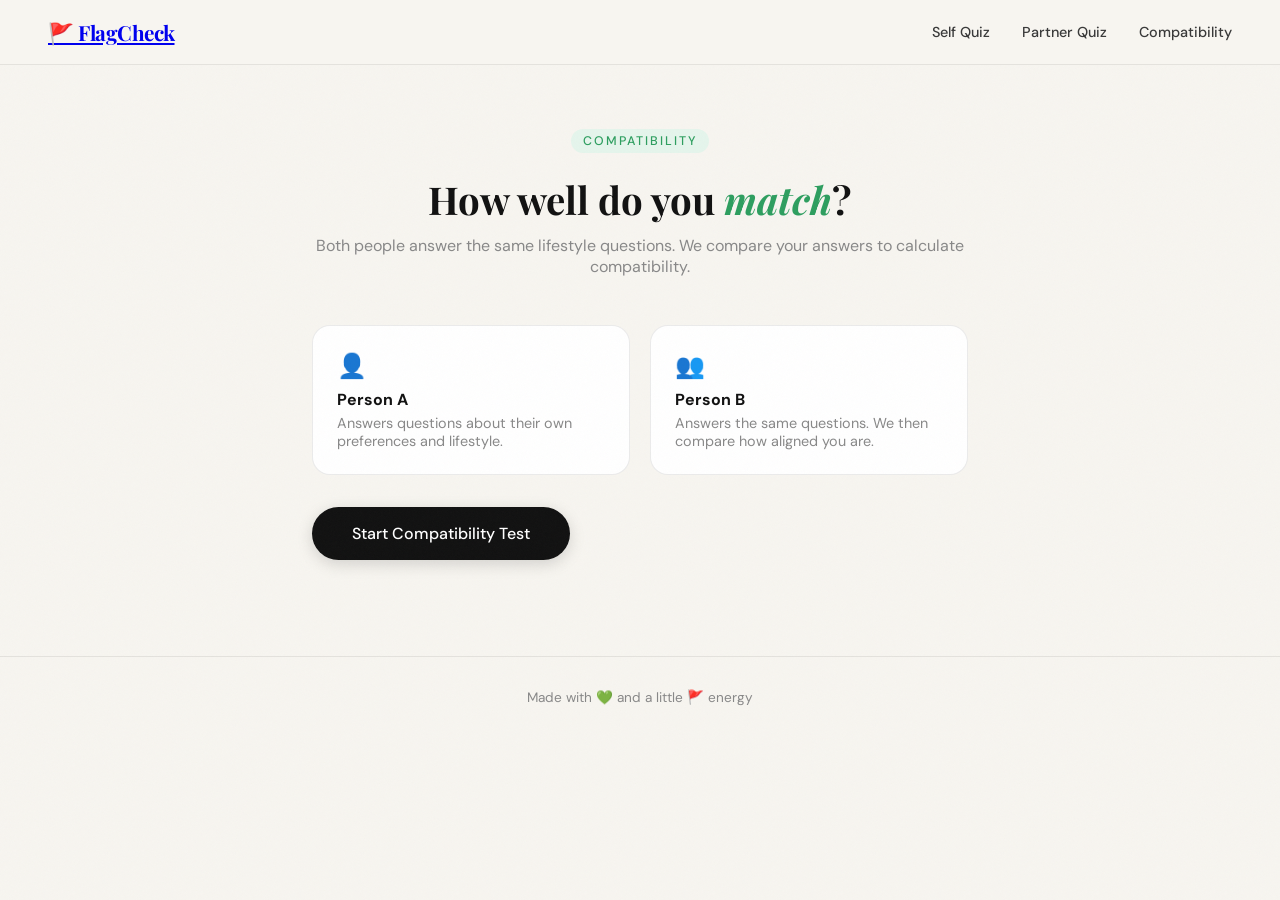
==== compatibility.html @ ae8068a5 "initial commit" ====
<!DOCTYPE html>
<html lang="en">
<head>
  <meta charset="UTF-8" />
  <meta name="viewport" content="width=device-width, initial-scale=1.0" />
  <title>Compatibility — FlagCheck</title>
  <link rel="stylesheet" href="css/style.css" />
  <link href="https://fonts.googleapis.com/css2?family=Playfair+Display:ital,wght@0,700;1,400&family=DM+Sans:wght@300;400;500&display=swap" rel="stylesheet" />
</head>
<body>
  <div class="noise"></div>

  <header>
    <a href="index.html" class="logo">🚩 FlagCheck</a>
    <nav>
      <a href="self-quiz.html">Self Quiz</a>
      <a href="partner-quiz.html">Partner Quiz</a>
      <a href="compatibility.html">Compatibility</a>
    </nav>
  </header>

  <!-- INTRO SCREEN -->
  <div class="quiz-container" id="intro-section">
    <div class="quiz-header">
      <span class="eyebrow">Compatibility</span>
      <h1>How well do you <em style="font-style:italic;color:var(--green)">match</em>?</h1>
      <p>Both people answer the same lifestyle questions. We compare your answers to calculate compatibility.</p>
    </div>
    <div style="display:flex;gap:20px;margin-bottom:32px;flex-wrap:wrap;">
      <div style="flex:1;min-width:220px;background:var(--white);border-radius:var(--radius);padding:24px;border:1px solid var(--border)">
        <div style="font-size:1.5rem;margin-bottom:8px">👤</div>
        <strong>Person A</strong>
        <p style="color:var(--muted);font-size:0.9rem;margin-top:4px">Answers questions about their own preferences and lifestyle.</p>
      </div>
      <div style="flex:1;min-width:220px;background:var(--white);border-radius:var(--radius);padding:24px;border:1px solid var(--border)">
        <div style="font-size:1.5rem;margin-bottom:8px">👥</div>
        <strong>Person B</strong>
        <p style="color:var(--muted);font-size:0.9rem;margin-top:4px">Answers the same questions. We then compare how aligned you are.</p>
      </div>
    </div>
    <button class="btn btn-primary btn-large" onclick="startCompat()">Start Compatibility Test</button>
  </div>

  <!-- PERSON A QUIZ -->
  <div class="quiz-container hidden" id="person-a-section">
    <div class="quiz-header">
      <span class="eyebrow" style="background:#eef6ff;color:#2563eb">Person A</span>
      <h1>Your <em style="font-style:italic;color:#2563eb">preferences</em></h1>
      <p>Answer honestly — no right or wrong answers here.</p>
    </div>
    <div class="progress-wrap">
      <div class="progress-label">
        <span id="a-q-label">Question 1 of 17</span>
        <span id="a-q-pct">0%</span>
      </div>
      <div class="progress-bar"><div class="progress-fill" id="a-progress-fill" style="width:0%;background:linear-gradient(90deg,#2563eb,#60a5fa)"></div></div>
    </div>
    <div class="question-card" id="a-question-card">
      <div class="question-num" id="a-question-num">QUESTION 01</div>
      <div class="question-text" id="a-question-text"></div>
      <div class="options" id="a-options-list"></div>
    </div>
    <div class="quiz-nav">
      <button class="btn btn-ghost" id="a-btn-prev" onclick="prevA()" style="visibility:hidden">← Back</button>
      <button class="btn btn-primary" id="a-btn-next" onclick="nextA()" disabled style="background:#2563eb">Next →</button>
    </div>
  </div>

  <!-- PERSON B QUIZ -->
  <div class="quiz-container hidden" id="person-b-section">
    <div class="quiz-header">
      <span class="eyebrow" style="background:var(--red-soft);color:var(--red)">Person B</span>
      <h1>Their <em style="font-style:italic;color:var(--red)">preferences</em></h1>
      <p>Person B — your turn! Answer for yourself.</p>
    </div>
    <div class="progress-wrap">
      <div class="progress-label">
        <span id="b-q-label">Question 1 of 17</span>
        <span id="b-q-pct">0%</span>
      </div>
      <div class="progress-bar"><div class="progress-fill" id="b-progress-fill" style="width:0%;background:linear-gradient(90deg,var(--red),#f87171)"></div></div>
    </div>
    <div class="question-card" id="b-question-card">
      <div class="question-num" id="b-question-num">QUESTION 01</div>
      <div class="question-text" id="b-question-text"></div>
      <div class="options" id="b-options-list"></div>
    </div>
    <div class="quiz-nav">
      <button class="btn btn-ghost" id="b-btn-prev" onclick="prevB()" style="visibility:hidden">← Back</button>
      <button class="btn btn-primary" id="b-btn-next" onclick="nextB()" disabled>See Compatibility ✨</button>
    </div>
  </div>

  <!-- RESULT SECTION -->
  <div class="result-container hidden" id="compat-result-section">
    <div class="compat-result" style="background:var(--white);border-radius:var(--radius);padding:48px 32px;border:1px solid var(--border);box-shadow:var(--shadow)">
      <div class="compat-emoji" id="compat-emoji"></div>
      <div class="compat-score" id="compat-score"></div>
      <div class="result-title" id="compat-title" style="margin-bottom:8px"></div>
      <div class="result-subtitle" id="compat-subtitle" style="color:var(--muted);margin-bottom:28px"></div>
      <div class="result-desc" id="compat-desc" style="text-align:left;margin-bottom:24px"></div>

      <div class="score-bars" style="margin-bottom:32px">
        <h3 style="font-size:0.9rem;font-weight:600;margin-bottom:16px">Question Breakdown</h3>
        <div class="score-row">
          <span class="score-label">🎯 Exact</span>
          <div class="score-track"><div class="score-fill" id="bar-exact" style="width:0%;background:#2563eb"></div></div>
          <span class="score-count" id="cnt-exact">0</span>
        </div>
        <div class="score-row">
          <span class="score-label">🤝 Close</span>
          <div class="score-track"><div class="score-fill" id="bar-close" style="width:0%;background:var(--green)"></div></div>
          <span class="score-count" id="cnt-close">0</span>
        </div>
        <div class="score-row">
          <span class="score-label">↔️ Different</span>
          <div class="score-track"><div class="score-fill" id="bar-diff" style="width:0%;background:var(--red)"></div></div>
          <span class="score-count" id="cnt-diff">0</span>
        </div>
      </div>

      <div class="result-actions">
        <button class="btn btn-primary" onclick="retakeCompat()">Try Again</button>
        <a href="self-quiz.html" class="btn btn-secondary">Self Check</a>
        <a href="index.html" class="btn btn-ghost">Home</a>
      </div>
    </div>
  </div>

  <footer><p>Made with 💚 and a little 🚩 energy</p></footer>

  <script>
    const COMPAT_QUESTIONS = [
      { q: "When going out socially, you prefer…", options: ["Large gatherings or parties", "Small groups of friends", "One-on-one hangouts", "Staying in most of the time"] },
      { q: "An ideal date for you is…", options: ["Lunch/dinner with deep conversations", "A drive with music, stopping somewhere chill", "Doing an activity together (sports, games, exploring)", "Staying in with movies or cooking together"] },
      { q: "Your ideal weekend looks like…", options: ["Going out and doing something exciting", "Meeting friends and socializing", "A mix of going out and relaxing", "Mostly relaxing at home"] },
      { q: "When traveling, you prefer…", options: ["Planning everything in advance", "Planning the main things but leaving space", "Deciding as you go", "Completely spontaneous trips"] },
      { q: "Your texting style is usually…", options: ["Lots of messages throughout the day", "A few meaningful conversations", "Mostly memes/reels and short texts", "Not much texting"] },
      { q: "When listening to music with someone…", options: ["Love sharing playlists and discussing songs", "Enjoy discovering new music together", "Mostly stick to my favorites", "Don't think much about it"] },
      { q: "Your ideal vacation is…", options: ["Exploring a new city", "Nature or mountains", "Beaches and relaxing", "Staying somewhere cozy and quiet"] },
      { q: "When eating out, you usually…", options: ["Try new restaurants and cuisines", "Go to places you already like", "Ask others to choose", "Pick something quick and easy"] },
      { q: "If you have a free evening, you'd most likely…", options: ["Go out somewhere", "Meet a friend", "Watch something or relax", "Do a hobby alone"] },
      { q: "When making decisions…", options: ["Think things through carefully", "Discuss with others", "Go with instinct", "Decide quickly"] },
      { q: "Your energy level in social situations is…", options: ["Very outgoing", "Friendly but balanced", "Slightly reserved", "Very introverted"] },
      { q: "When trying something new…", options: ["Very excited", "Open but cautious", "Prefer familiar things", "Usually avoid it"] },
      { q: "Food preferences when going out…", options: ["Fine dining or new cuisines", "Casual restaurants", "Street food or quick bites", "Whatever is easiest"] },
      { q: "When watching movies together…", options: ["Deep or meaningful movies", "Comedy or feel-good movies", "Action/adventure", "Light background movies"] },
      { q: "When taking photos…", options: ["Love capturing moments", "Few good photos are enough", "Only occasionally", "Rarely take photos"] },
      { q: "When spending time together, you enjoy…", options: ["Long conversations", "Shared activities", "Just relaxing together", "Quiet companionship"] },
      { q: "When trying a new hobby together…", options: ["I get very enthusiastic", "I enjoy learning gradually", "I try it but casually", "I prefer watching first"] }
    ];

    let aAnswers = [];
    let bAnswers = [];
    let currentA = 0;
    let currentB = 0;
    let selectedA = null;
    let selectedB = null;

    function startCompat() {
      document.getElementById("intro-section").classList.add("hidden");
      document.getElementById("person-a-section").classList.remove("hidden");
      renderA();
    }

    function renderQuestion(qIdx, person, answers) {
      const q = COMPAT_QUESTIONS[qIdx];
      const total = COMPAT_QUESTIONS.length;
      const pct = Math.round((qIdx / total) * 100);
      const p = person;

      document.getElementById(`${p}-q-label`).textContent = `Question ${qIdx + 1} of ${total}`;
      document.getElementById(`${p}-q-pct`).textContent = pct + "%";
      document.getElementById(`${p}-progress-fill`).style.width = pct + "%";
      document.getElementById(`${p}-question-num`).textContent = "QUESTION " + String(qIdx + 1).padStart(2, "0");
      document.getElementById(`${p}-question-text`).textContent = q.q;

      const selected = answers[qIdx] !== undefined ? answers[qIdx] : null;

      const optList = document.getElementById(`${p}-options-list`);
      optList.innerHTML = "";
      q.options.forEach((opt, i) => {
        const btn = document.createElement("button");
        const isA = p === "a";
        btn.className = "option-btn" + (selected === i ? " selected" : "");
        if (selected === i) {
          btn.style.borderColor = isA ? "#2563eb" : "var(--red)";
          btn.style.background = isA ? "#eef6ff" : "var(--red-soft)";
          btn.style.color = isA ? "#2563eb" : "var(--red)";
        }
        btn.innerHTML = `<span class="option-letter">${["A","B","C","D"][i]}</span>${opt}`;
        btn.onclick = () => {
          if (p === "a") { selectedA = i; aAnswers[qIdx] = i; }
          else { selectedB = i; bAnswers[qIdx] = i; }
          document.querySelectorAll(`#${p}-options-list .option-btn`).forEach((b, j) => {
            b.classList.toggle("selected", j === i);
            b.style.borderColor = j === i ? (isA ? "#2563eb" : "var(--red)") : "";
            b.style.background = j === i ? (isA ? "#eef6ff" : "var(--red-soft)") : "";
            b.style.color = j === i ? (isA ? "#2563eb" : "var(--red)") : "";
          });
          document.getElementById(`${p}-btn-next`).disabled = false;
        };
        optList.appendChild(btn);
      });

      document.getElementById(`${p}-btn-prev`).style.visibility = qIdx === 0 ? "hidden" : "visible";
      document.getElementById(`${p}-btn-next`).disabled = selected === null;

      const isLast = qIdx === total - 1;
      if (p === "a") document.getElementById("a-btn-next").textContent = isLast ? "Person A Done ✓" : "Next →";
      else document.getElementById("b-btn-next").textContent = isLast ? "See Compatibility ✨" : "Next →";
    }

    function renderA() { selectedA = null; renderQuestion(currentA, "a", aAnswers); }
    function renderB() { selectedB = null; renderQuestion(currentB, "b", bAnswers); }

    function nextA() {
      if (selectedA === null && aAnswers[currentA] === undefined) return;
      if (currentA < COMPAT_QUESTIONS.length - 1) { currentA++; renderA(); }
      else {
        document.getElementById("person-a-section").classList.add("hidden");
        document.getElementById("person-b-section").classList.remove("hidden");
        renderB();
      }
    }

    function prevA() { if (currentA > 0) { currentA--; renderA(); } }

    function nextB() {
      if (selectedB === null && bAnswers[currentB] === undefined) return;
      if (currentB < COMPAT_QUESTIONS.length - 1) { currentB++; renderB(); }
      else { showCompatResult(); }
    }

    function prevB() { if (currentB > 0) { currentB--; renderB(); } }

    function showCompatResult() {
      const total = COMPAT_QUESTIONS.length;
      let points = 0;
      let maxPoints = total * 3;
      let exact = 0, close = 0, diff = 0;

      aAnswers.forEach((a, i) => {
        const b = bAnswers[i];
        const dist = Math.abs(a - b);
        if (dist === 0) { points += 3; exact++; }
        else if (dist === 1) { points += 2; close++; }
        else if (dist === 2) { points += 1; close++; }
        else { diff++; }
      });

      const pct = Math.round((points / maxPoints) * 100);

      let emoji, title, desc;
      if (pct >= 80) {
        emoji = "💚"; title = "Highly Compatible!";
        desc = "You two are clearly very aligned in how you enjoy life. Your shared preferences for socializing, activities, and spending time create a natural foundation. Keep exploring the world together — you make a great team.";
      } else if (pct >= 60) {
        emoji = "🌿"; title = "Good Compatibility";
        desc = "You have strong overlap in many areas, with a few natural differences that can actually keep things interesting. Your connection has a healthy balance of shared ground and unique perspectives.";
      } else if (pct >= 40) {
        emoji = "⚖️"; title = "Moderate Compatibility";
        desc = "You have some meaningful similarities but also real differences in lifestyle preferences. This isn't bad — opposites can complement each other. Just be open about what each of you needs and find the middle ground.";
      } else {
        emoji = "🚩"; title = "Low Compatibility";
        desc = "Your lifestyle preferences are quite different in many areas. That doesn't mean it won't work, but it does mean you'll need more intentional effort to bridge those gaps. Honest conversations about needs and expectations will be key.";
      }

      document.getElementById("compat-emoji").textContent = emoji;
      document.getElementById("compat-score").textContent = pct + "%";
      document.getElementById("compat-title").textContent = title;
      document.getElementById("compat-subtitle").textContent = `Compatibility score based on ${total} lifestyle questions`;
      document.getElementById("compat-desc").textContent = desc;

      setTimeout(() => {
        document.getElementById("bar-exact").style.width = (exact / total * 100) + "%";
        document.getElementById("bar-close").style.width = (close / total * 100) + "%";
        document.getElementById("bar-diff").style.width = (diff / total * 100) + "%";
        document.getElementById("cnt-exact").textContent = exact;
        document.getElementById("cnt-close").textContent = close;
        document.getElementById("cnt-diff").textContent = diff;
      }, 200);

      document.getElementById("person-b-section").classList.add("hidden");
      document.getElementById("compat-result-section").classList.remove("hidden");
      window.scrollTo(0, 0);
    }

    function retakeCompat() {
      aAnswers = []; bAnswers = [];
      currentA = 0; currentB = 0;
      selectedA = null; selectedB = null;
      document.getElementById("compat-result-section").classList.add("hidden");
      document.getElementById("intro-section").classList.remove("hidden");
      window.scrollTo(0, 0);
    }
  </script>
</body>
</html>
---- css/style.css ----
/* ============================================
   FLAGCHECK — Global Styles
   ============================================ */

:root {
  --red: #e8453c;
  --red-soft: #fde8e7;
  --green: #2d9e5f;
  --green-soft: #e5f5ec;
  --yellow: #f5a623;
  --dark: #111111;
  --mid: #3a3a3a;
  --muted: #888;
  --light: #f7f5f0;
  --white: #ffffff;
  --card-bg: #ffffff;
  --border: rgba(0,0,0,0.08);
  --shadow: 0 4px 24px rgba(0,0,0,0.08);
  --radius: 18px;
  --font-display: 'Playfair Display', Georgia, serif;
  --font-body: 'DM Sans', sans-serif;
}

* { box-sizing: border-box; margin: 0; padding: 0; }

html { scroll-behavior: smooth; }

body {
  font-family: var(--font-body);
  background: var(--light);
  color: var(--dark);
  min-height: 100vh;
  overflow-x: hidden;
}

/* Noise texture */
.noise {
  position: fixed;
  inset: 0;
  pointer-events: none;
  z-index: 0;
  opacity: 0.03;
  background-image: url("data:image/svg+xml,%3Csvg viewBox='0 0 256 256' xmlns='http://www.w3.org/2000/svg'%3E%3Cfilter id='n'%3E%3CfeTurbulence type='fractalNoise' baseFrequency='0.9' numOctaves='4' stitchTiles='stitch'/%3E%3C/filter%3E%3Crect width='100%25' height='100%25' filter='url(%23n)'/%3E%3C/svg%3E");
  background-repeat: repeat;
  background-size: 128px;
}

/* ============ HEADER ============ */
header {
  position: sticky;
  top: 0;
  z-index: 100;
  display: flex;
  align-items: center;
  justify-content: space-between;
  padding: 18px 48px;
  background: rgba(247,245,240,0.85);
  backdrop-filter: blur(12px);
  border-bottom: 1px solid var(--border);
}

.logo {
  font-family: var(--font-display);
  font-size: 1.3rem;
  font-weight: 700;
  letter-spacing: -0.5px;
}

nav {
  display: flex;
  gap: 32px;
}

nav a {
  text-decoration: none;
  color: var(--mid);
  font-size: 0.9rem;
  font-weight: 500;
  transition: color 0.2s;
}

nav a:hover { color: var(--dark); }

/* ============ HERO ============ */
.hero {
  display: grid;
  grid-template-columns: 1fr 1fr;
  align-items: center;
  gap: 64px;
  padding: 96px 48px 80px;
  max-width: 1100px;
  margin: 0 auto;
}

.eyebrow {
  display: inline-block;
  font-size: 0.78rem;
  font-weight: 500;
  letter-spacing: 2px;
  text-transform: uppercase;
  color: var(--green);
  background: var(--green-soft);
  padding: 4px 12px;
  border-radius: 100px;
  margin-bottom: 20px;
}

.hero-text h1 {
  font-family: var(--font-display);
  font-size: clamp(2.8rem, 5vw, 4.2rem);
  line-height: 1.1;
  letter-spacing: -1.5px;
  margin-bottom: 20px;
}

.hero-text h1 em {
  font-style: italic;
  color: var(--red);
}

.hero-text p {
  font-size: 1.1rem;
  color: var(--mid);
  line-height: 1.7;
  max-width: 400px;
  margin-bottom: 36px;
}

.cta-group {
  display: flex;
  flex-wrap: wrap;
  gap: 12px;
}

/* ============ BUTTONS ============ */
.btn {
  display: inline-block;
  padding: 13px 28px;
  border-radius: 100px;
  font-family: var(--font-body);
  font-size: 0.92rem;
  font-weight: 500;
  text-decoration: none;
  cursor: pointer;
  border: none;
  transition: transform 0.15s, box-shadow 0.15s, background 0.2s;
}

.btn:hover { transform: translateY(-2px); }

.btn-primary {
  background: var(--dark);
  color: var(--white);
  box-shadow: 0 4px 16px rgba(0,0,0,0.15);
}
.btn-primary:hover { box-shadow: 0 8px 24px rgba(0,0,0,0.2); }

.btn-secondary {
  background: var(--red-soft);
  color: var(--red);
}

.btn-ghost {
  background: transparent;
  color: var(--mid);
  border: 1.5px solid var(--border);
}

.btn-green {
  background: var(--green);
  color: var(--white);
  box-shadow: 0 4px 16px rgba(45,158,95,0.3);
}

.btn-large {
  padding: 16px 40px;
  font-size: 1rem;
}

/* ============ HERO VISUAL ============ */
.hero-visual {
  display: flex;
  flex-direction: column;
  gap: 16px;
  align-items: flex-end;
}

.flag-card {
  width: 260px;
  padding: 24px 28px;
  border-radius: var(--radius);
  display: flex;
  align-items: center;
  gap: 16px;
  font-weight: 500;
  font-size: 1.05rem;
  box-shadow: var(--shadow);
  animation: float 4s ease-in-out infinite;
}

.flag-card:nth-child(2) { animation-delay: -1.3s; }
.flag-card:nth-child(3) { animation-delay: -2.6s; }

.flag-card span { font-size: 1.8rem; }

.flag-red { background: var(--red-soft); color: var(--red); margin-right: 0; }
.flag-green { background: var(--green-soft); color: var(--green); margin-right: 40px; }
.flag-mid { background: #fff8ec; color: var(--yellow); }

@keyframes float {
  0%, 100% { transform: translateY(0); }
  50% { transform: translateY(-8px); }
}

/* ============ HOW IT WORKS ============ */
.how-it-works {
  max-width: 1100px;
  margin: 0 auto;
  padding: 64px 48px 96px;
}

.how-it-works h2 {
  font-family: var(--font-display);
  font-size: 2rem;
  margin-bottom: 40px;
}

.steps {
  display: grid;
  grid-template-columns: repeat(3, 1fr);
  gap: 32px;
}

.step {
  background: var(--card-bg);
  border-radius: var(--radius);
  padding: 32px;
  border: 1px solid var(--border);
  box-shadow: var(--shadow);
}

.step-num {
  font-family: var(--font-display);
  font-size: 2.5rem;
  color: var(--red);
  font-style: italic;
  margin-bottom: 12px;
  opacity: 0.5;
}

.step h3 {
  font-size: 1.05rem;
  font-weight: 600;
  margin-bottom: 8px;
}

.step p {
  font-size: 0.9rem;
  color: var(--muted);
  line-height: 1.6;
}

/* ============ QUIZ PAGE ============ */
.quiz-container {
  max-width: 720px;
  margin: 0 auto;
  padding: 64px 32px 96px;
}

.quiz-header {
  text-align: center;
  margin-bottom: 48px;
}

.quiz-header h1 {
  font-family: var(--font-display);
  font-size: 2.4rem;
  margin-bottom: 10px;
}

.quiz-header p {
  color: var(--muted);
  font-size: 1rem;
}

/* Progress bar */
.progress-wrap {
  margin-bottom: 40px;
}

.progress-label {
  display: flex;
  justify-content: space-between;
  font-size: 0.82rem;
  color: var(--muted);
  margin-bottom: 8px;
}

.progress-bar {
  height: 6px;
  background: var(--border);
  border-radius: 100px;
  overflow: hidden;
}

.progress-fill {
  height: 100%;
  background: linear-gradient(90deg, var(--green), var(--green) 60%, var(--yellow));
  border-radius: 100px;
  transition: width 0.4s ease;
}

/* Question card */
.question-card {
  background: var(--card-bg);
  border-radius: var(--radius);
  padding: 36px;
  border: 1px solid var(--border);
  box-shadow: var(--shadow);
  animation: slideIn 0.3s ease;
}

@keyframes slideIn {
  from { opacity: 0; transform: translateY(16px); }
  to { opacity: 1; transform: translateY(0); }
}

.question-num {
  font-size: 0.78rem;
  font-weight: 500;
  letter-spacing: 1.5px;
  text-transform: uppercase;
  color: var(--muted);
  margin-bottom: 12px;
}

.question-text {
  font-family: var(--font-display);
  font-size: 1.35rem;
  line-height: 1.45;
  margin-bottom: 28px;
}

.options {
  display: flex;
  flex-direction: column;
  gap: 12px;
}

.option-btn {
  display: flex;
  align-items: flex-start;
  gap: 14px;
  padding: 16px 20px;
  border-radius: 12px;
  border: 1.5px solid var(--border);
  background: var(--light);
  cursor: pointer;
  transition: all 0.15s;
  text-align: left;
  font-family: var(--font-body);
  font-size: 0.95rem;
  color: var(--dark);
  line-height: 1.5;
}

.option-btn:hover {
  border-color: var(--dark);
  background: var(--white);
  transform: translateX(4px);
}

.option-btn.selected {
  border-color: var(--green);
  background: var(--green-soft);
  color: var(--green);
}

.option-letter {
  display: flex;
  align-items: center;
  justify-content: center;
  min-width: 28px;
  height: 28px;
  border-radius: 50%;
  background: rgba(0,0,0,0.06);
  font-size: 0.8rem;
  font-weight: 600;
  letter-spacing: 0;
}

.option-btn.selected .option-letter {
  background: var(--green);
  color: var(--white);
}

.quiz-nav {
  display: flex;
  justify-content: space-between;
  align-items: center;
  margin-top: 28px;
}

/* ============ RESULT PAGE ============ */
.result-container {
  max-width: 640px;
  margin: 0 auto;
  padding: 64px 32px;
  text-align: center;
}

.result-badge {
  font-size: 5rem;
  margin-bottom: 16px;
  animation: popIn 0.5s cubic-bezier(0.175, 0.885, 0.32, 1.275);
}

@keyframes popIn {
  0% { transform: scale(0); opacity: 0; }
  100% { transform: scale(1); opacity: 1; }
}

.result-title {
  font-family: var(--font-display);
  font-size: 2.5rem;
  margin-bottom: 12px;
}

.result-subtitle {
  color: var(--muted);
  font-size: 1rem;
  margin-bottom: 32px;
}

.result-desc {
  font-size: 1rem;
  line-height: 1.75;
  color: var(--mid);
  background: var(--white);
  border-radius: var(--radius);
  padding: 28px;
  border: 1px solid var(--border);
  margin-bottom: 28px;
  text-align: left;
}

.score-bars {
  display: flex;
  flex-direction: column;
  gap: 12px;
  margin-bottom: 32px;
  text-align: left;
}

.score-row {
  display: flex;
  align-items: center;
  gap: 12px;
  font-size: 0.88rem;
}

.score-label { width: 90px; color: var(--muted); }

.score-track {
  flex: 1;
  height: 8px;
  background: var(--border);
  border-radius: 100px;
  overflow: hidden;
}

.score-fill {
  height: 100%;
  border-radius: 100px;
  transition: width 0.8s ease 0.3s;
}

.fill-green { background: var(--green); }
.fill-yellow { background: var(--yellow); }
.fill-red { background: var(--red); }

.score-count { width: 28px; text-align: right; font-weight: 600; }

.result-actions {
  display: flex;
  gap: 12px;
  justify-content: center;
  flex-wrap: wrap;
}

/* ============ COMPATIBILITY ============ */
.compat-container {
  max-width: 800px;
  margin: 0 auto;
  padding: 64px 32px 96px;
}

.compat-header {
  text-align: center;
  margin-bottom: 48px;
}

.compat-header h1 {
  font-family: var(--font-display);
  font-size: 2.4rem;
  margin-bottom: 10px;
}

.two-col-quiz {
  display: grid;
  grid-template-columns: 1fr 1fr;
  gap: 24px;
}

.person-label {
  text-align: center;
  font-weight: 600;
  font-size: 0.9rem;
  letter-spacing: 0.5px;
  margin-bottom: 8px;
  padding: 8px;
  border-radius: 8px;
}

.person-a { background: #eef6ff; color: #2563eb; }
.person-b { background: #fef3f2; color: var(--red); }

.compat-option-btn {
  display: block;
  width: 100%;
  padding: 12px 16px;
  border-radius: 10px;
  border: 1.5px solid var(--border);
  background: var(--light);
  cursor: pointer;
  text-align: left;
  font-family: var(--font-body);
  font-size: 0.88rem;
  color: var(--dark);
  margin-bottom: 8px;
  transition: all 0.15s;
}

.compat-option-btn:hover { border-color: var(--dark); background: var(--white); }
.compat-option-btn.selected-a { border-color: #2563eb; background: #eef6ff; color: #2563eb; }
.compat-option-btn.selected-b { border-color: var(--red); background: var(--red-soft); color: var(--red); }

/* Compat result */
.compat-result {
  text-align: center;
  padding: 48px 32px;
  background: var(--white);
  border-radius: var(--radius);
  border: 1px solid var(--border);
  box-shadow: var(--shadow);
}

.compat-score {
  font-family: var(--font-display);
  font-size: 4rem;
  font-weight: 700;
  margin-bottom: 8px;
}

.compat-emoji { font-size: 3rem; margin-bottom: 12px; }

.hidden { display: none !important; }

/* ============ FOOTER ============ */
footer {
  text-align: center;
  padding: 32px;
  color: var(--muted);
  font-size: 0.85rem;
  border-top: 1px solid var(--border);
}

/* ============ RESPONSIVE ============ */
@media (max-width: 768px) {
  header { padding: 16px 20px; }
  nav { gap: 16px; }
  nav a { font-size: 0.82rem; }
  .hero { grid-template-columns: 1fr; gap: 40px; padding: 48px 20px; }
  .hero-visual { align-items: center; flex-direction: row; flex-wrap: wrap; justify-content: center; }
  .flag-card { width: 100%; max-width: 220px; }
  .how-it-works { padding: 40px 20px 64px; }
  .steps { grid-template-columns: 1fr; }
  .quiz-container, .compat-container { padding: 40px 16px; }
  .two-col-quiz { grid-template-columns: 1fr; }
  .question-card { padding: 24px 20px; }
}
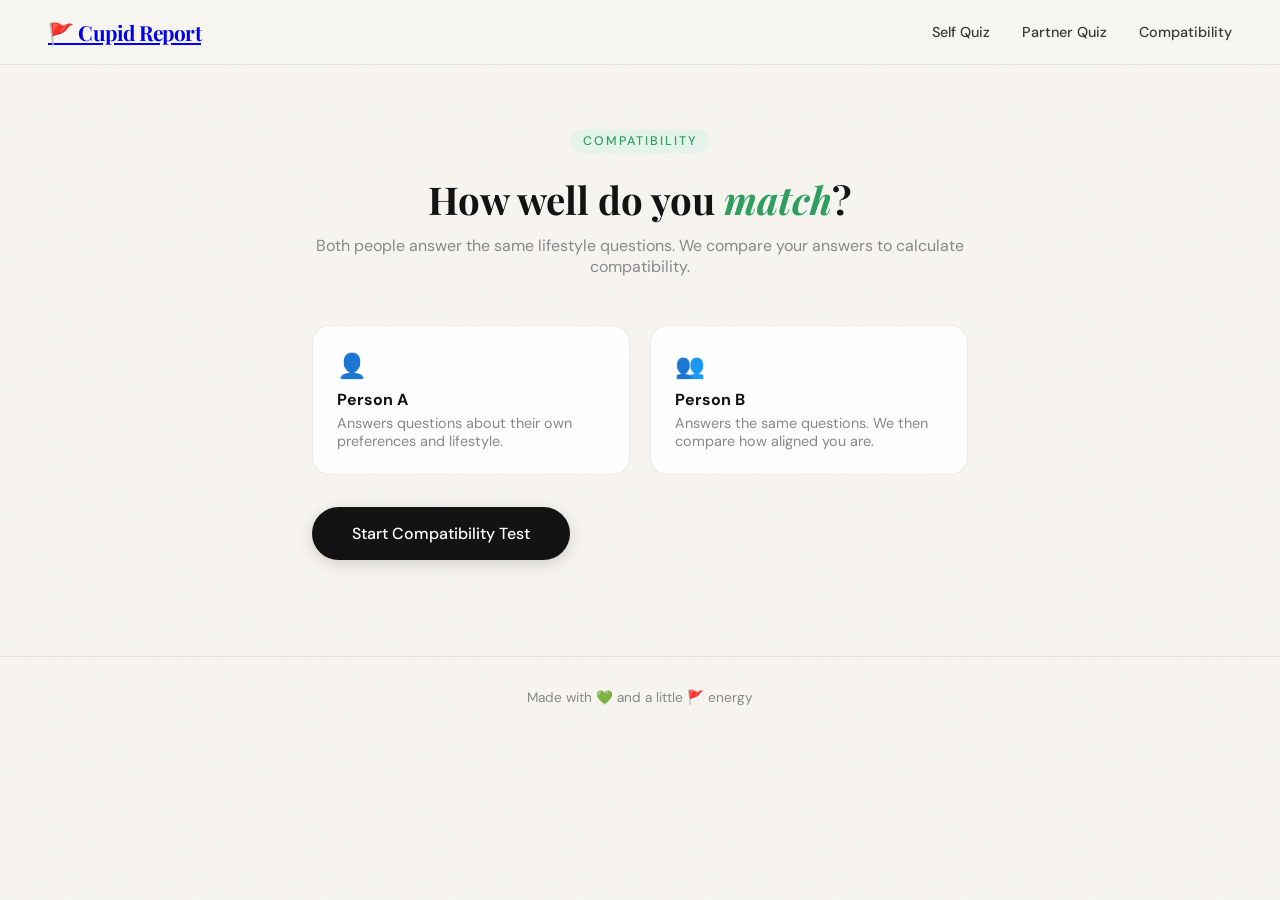
==== commit 6723ea1a: "name change" ====
--- a/compatibility.html
+++ b/compatibility.html
@@ -3,7 +3,7 @@
 <head>
   <meta charset="UTF-8" />
   <meta name="viewport" content="width=device-width, initial-scale=1.0" />
-  <title>Compatibility — FlagCheck</title>
+  <title>Compatibility — Cupid Report</title>
   <link rel="stylesheet" href="css/style.css" />
   <link href="https://fonts.googleapis.com/css2?family=Playfair+Display:ital,wght@0,700;1,400&family=DM+Sans:wght@300;400;500&display=swap" rel="stylesheet" />
 </head>
@@ -11,7 +11,7 @@
   <div class="noise"></div>
 
   <header>
-    <a href="index.html" class="logo">🚩 FlagCheck</a>
+    <a href="index.html" class="logo">🚩 Cupid Report</a>
     <nav>
       <a href="self-quiz.html">Self Quiz</a>
       <a href="partner-quiz.html">Partner Quiz</a>
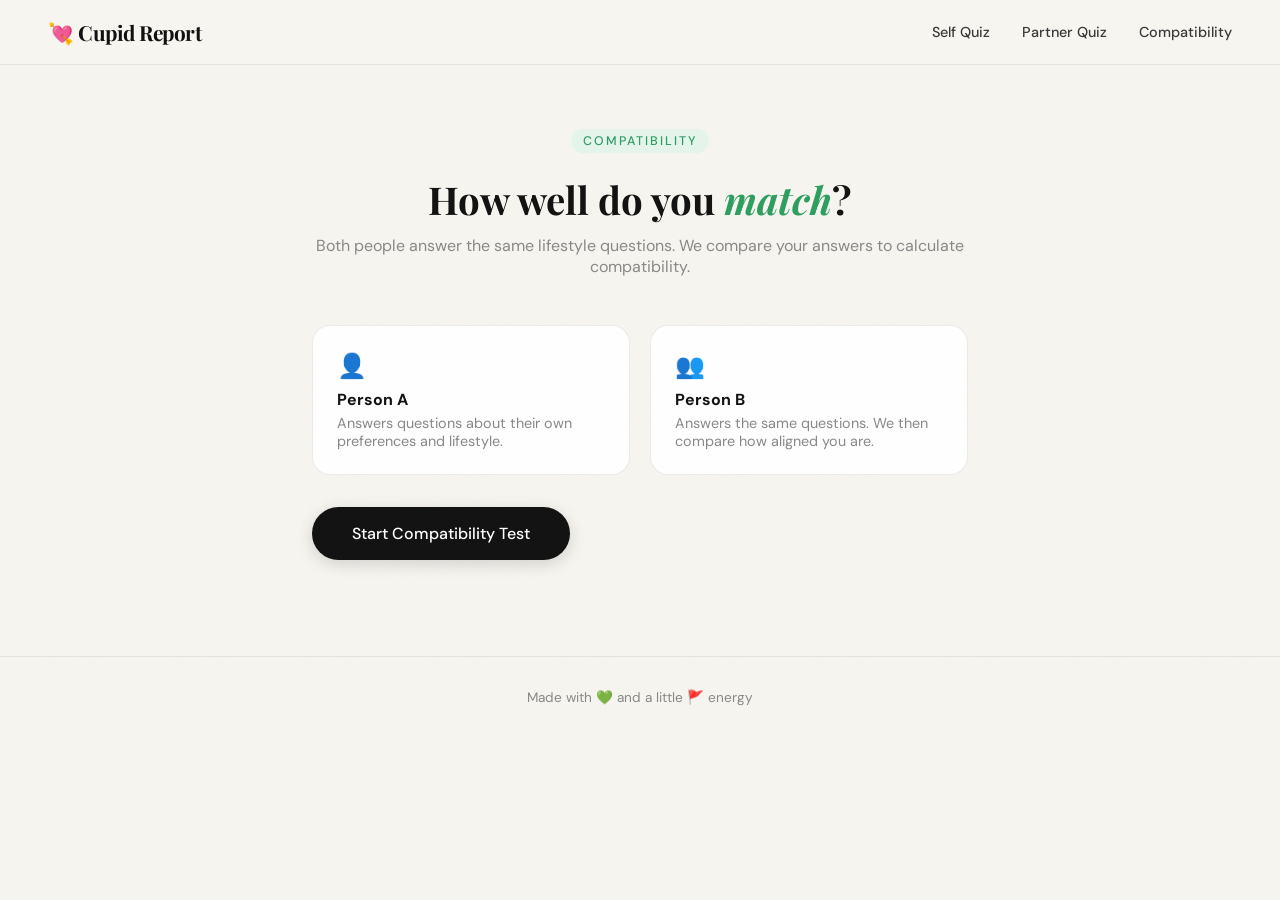
==== commit e7228f15: "logo change" ====
--- a/compatibility.html
+++ b/compatibility.html
@@ -11,7 +11,7 @@
   <div class="noise"></div>
 
   <header>
-    <a href="index.html" class="logo">🚩 Cupid Report</a>
+    <div class="logo">💘 Cupid Report</div>
     <nav>
       <a href="self-quiz.html">Self Quiz</a>
       <a href="partner-quiz.html">Partner Quiz</a>
--- a/css/style.css
+++ b/css/style.css
@@ -351,7 +351,7 @@
   display: flex;
   align-items: flex-start;
   gap: 14px;
-  padding: 16px 20px;
+  padding: 10px 16px;
   border-radius: 12px;
   border: 1.5px solid var(--border);
   background: var(--light);
@@ -359,7 +359,7 @@
   transition: all 0.15s;
   text-align: left;
   font-family: var(--font-body);
-  font-size: 0.95rem;
+  font-size: 0.88rem;
   color: var(--dark);
   line-height: 1.5;
 }
@@ -528,7 +528,7 @@
 .compat-option-btn {
   display: block;
   width: 100%;
-  padding: 12px 16px;
+  padding: 8px 14px;
   border-radius: 10px;
   border: 1.5px solid var(--border);
   background: var(--light);
